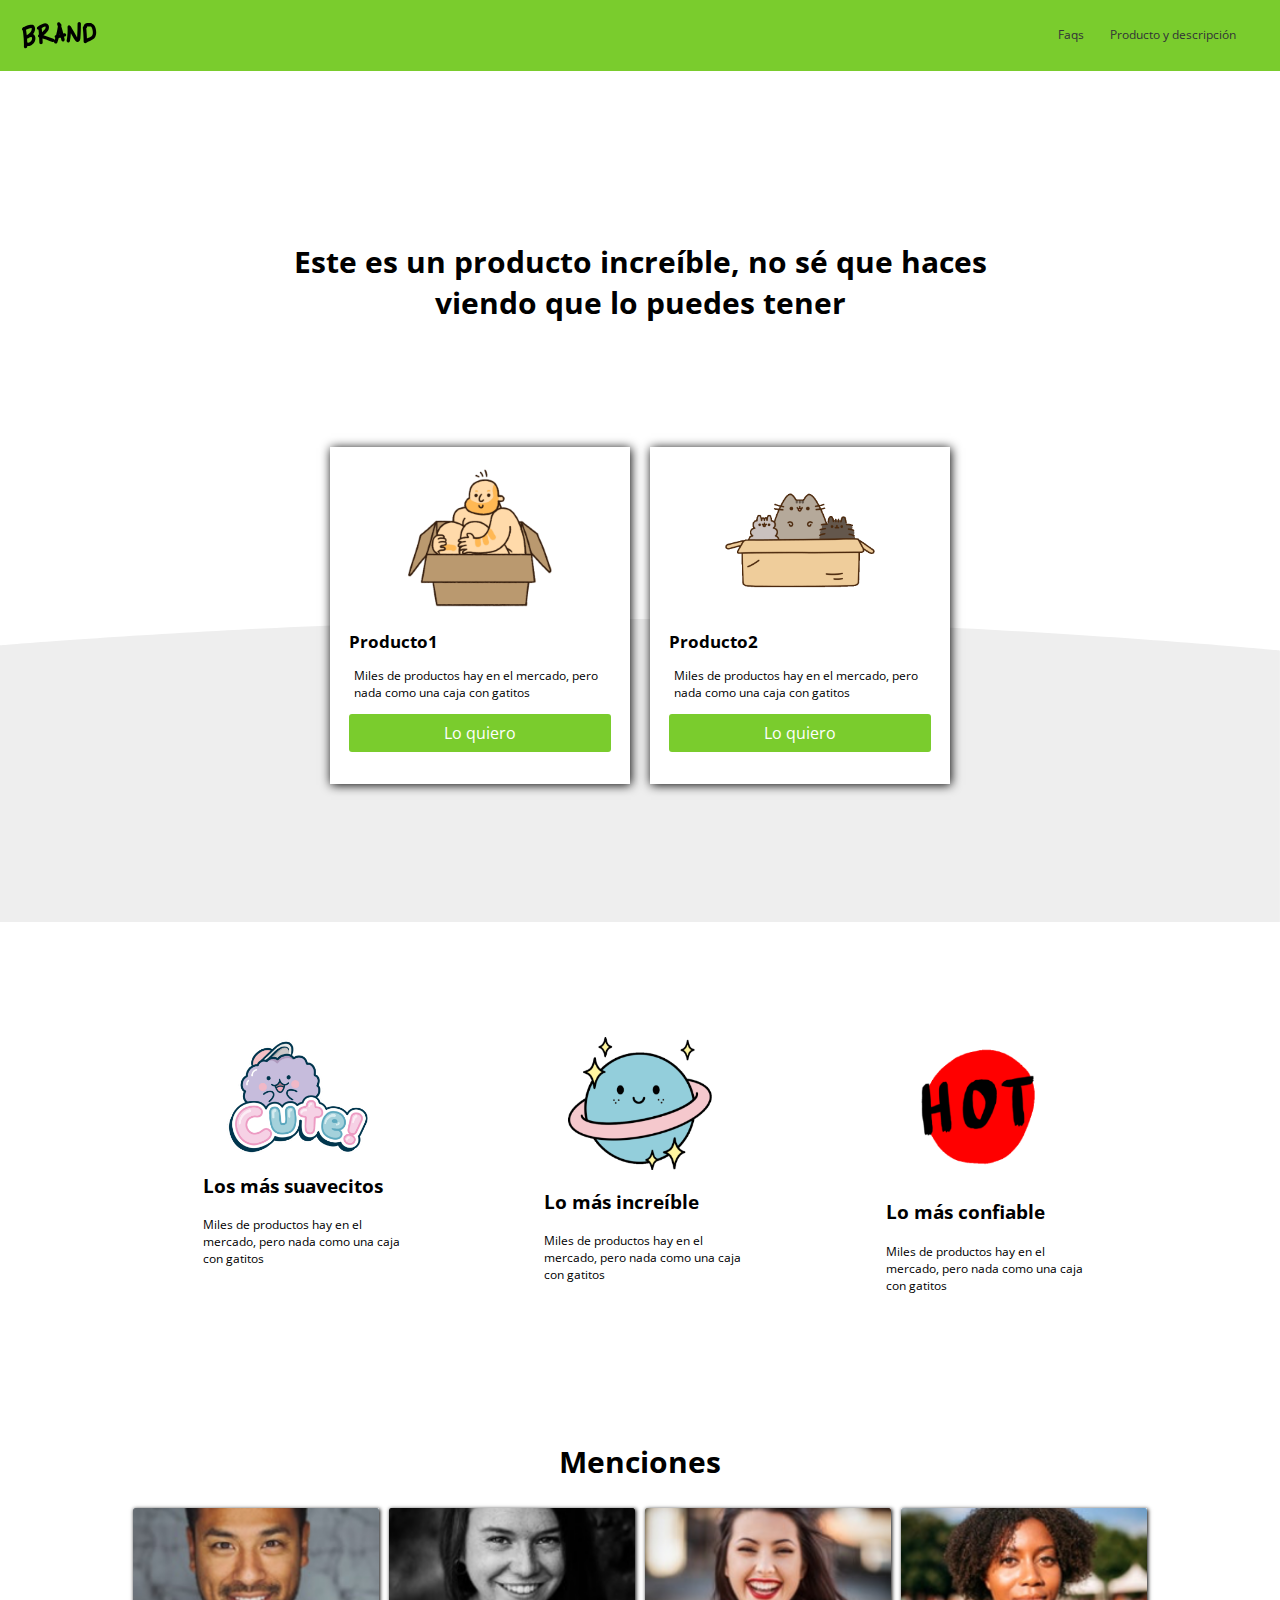
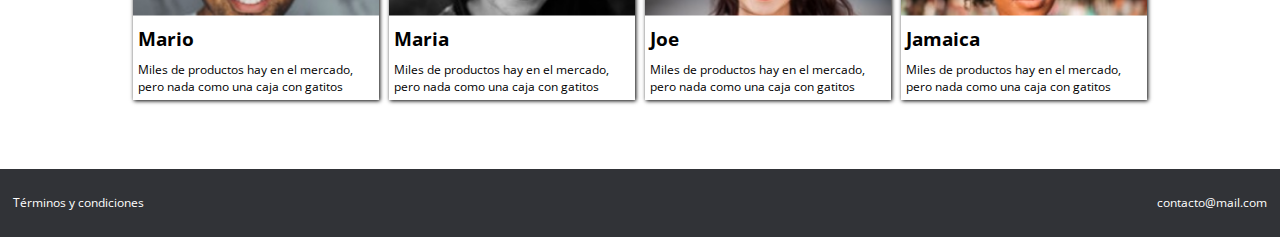
==== index.html @ 13ef4573 "first commit" ====
<!DOCTYPE html>
<html lang="es">

<head>
    <meta charset="UTF-8">
    <meta name="viewport" content="width=device-width, initial-scale=1.0">
    <meta http-equiv="X-UA-Compatible" content="ie=edge">
    <link href="https://fonts.googleapis.com/css?family=Open+Sans:400,700&display=swap" rel="stylesheet">
    <link rel="stylesheet" href="style.css">
    <title></title>
</head>

<body>
    <nav>
        <img src="images/logo.png" alt="">
        <div>
            <a href="#">Faqs</a>
            <a href="#">Producto y descripción</a>
        </div>
    </nav>

    <div id=hero>
        <h1>Este es un producto increíble, no sé que haces viendo que lo puedes tener</h1>
    </div>

    <section class="productos">
        <div class="box">
            <div class="box_image">
                <img src="images/box1.png" alt="">
            </div>
            <h2>Producto1</h2>
            <p>Miles de productos hay en el mercado, pero nada como una caja con gatitos</p>
            <a href="#" class="button">Lo quiero</a>
        </div>
        <div class="box">
            <div class="box_image">
                <img src="images/box2.png" alt="">
            </div>
            <h2>Producto2</h2>
            <p>Miles de productos hay en el mercado, pero nada como una caja con gatitos</p>
            <a href="#" class="button">Lo quiero</a>
        </div>
    </section>
    <section class="productos2">
        <div class="box2">
            <img src="images/b1.png" alt="">
            <h3>Los más suavecitos</h3>
            <p>Miles de productos hay en el mercado, pero nada como una caja con gatitos</p>
        </div>
        <div class="box2">
            <img src="images/b2.png" alt="">
            <h3>Lo más increíble</h3>
            <p>Miles de productos hay en el mercado, pero nada como una caja con gatitos</p>
        </div>
        <div class="box2">
            <img src="images/b3.png" alt="">
            <h3>Lo más confiable</h3>
            <p>Miles de productos hay en el mercado, pero nada como una caja con gatitos</p>
        </div>
    </section>

    <section class="menciones">
        <h1>Menciones</h1>
        <div class="items">
            <div class="card">
                <img src="images/p1.png" alt="">
                <h3>Mario</h3>
                <p>Miles de productos hay en el mercado, pero nada como una caja con gatitos</p>
            </div>
            <div class="card">
                <img src="images/p2.png" alt="">
                <h3>Maria</h3>
                <p>Miles de productos hay en el mercado, pero nada como una caja con gatitos</p>
            </div>
            <div class="card">
                <img src="images/p3.png" alt="">
                <h3>Joe</h3>
                <p>Miles de productos hay en el mercado, pero nada como una caja con gatitos</p>
            </div>
            <div class="card">
                <img src="images/p4.png" alt="">
                <h3>Jamaica</h3>
                <p>Miles de productos hay en el mercado, pero nada como una caja con gatitos</p>
            </div>
        </div>
    </section>

    <footer>
        <a href="#">Términos y condiciones</a>
        <a href="#">contacto@mail.com</a>
    </footer>

</body>

</html>
---- style.css ----
:root {
    /* colores */
    --green: #7ACC2D;
    --white: #FFFFFF;
    --gray: #EEEEEE;
    --dark: #313337;
    --black: #000000;
}

body {
    margin: 0%;
    font-family: 'Open Sans', sans-serif;
    background-color: var(--white);
}

nav {
    background-color: var(--green);
    display: flex;
    justify-content: space-between;
    padding: 22px;
}

body nav div a {
    color: var(--dark);
    text-decoration: none;
    margin-right: 22px;
    font-size: 12px;
}

body nav div a:hover {
    color: var(--white);
}

h1 {
    font-size: 30px;
}

h2 {
    font-size: 17px;
}

p {
    margin-inline-start: 5px;
    margin-inline-end: 5px;
    font-size: 12px;
}

#hero {
    padding: 150px 20% 2%;
    margin-bottom: 250px;
}

#hero h1 {
    text-align: center;
}

.productos {
    display: flex;
    background-image: url(images/curve.png);
    background-repeat: no-repeat;
    background-clip: border-box;
    padding: 10% 25%;
    background-position-x: center;
    background-size: cover;
}

.box {
    background-color: var(--white);
    align-content: center;
    margin: 10px;
    box-shadow: 1px 1px 10px 0px black;
    padding: 3%;
    margin-top: -300px;
}

.box_image {
    display: flex;
    justify-content: center;
}

.button {
    display: block;
    background-color: var(--green);
    padding: 3%;
    margin: 5% 0%;
    color: var(--white);
    text-decoration: none;
    border-radius: 3px;
    text-align: center;
}

.button:hover {
    background-color: #9be258;
}

.productos2 {
    display: flex;
    padding: 5% 10%;
    justify-content: space-between;
}

.productos2 img {
    display: block;
    margin: 0% auto;
    width: 60%;
}

.box2 {
    padding: 5%;
}

.box2 h3,
.box2 p {
    margin-left: 10%;
}

.menciones {
    padding: 0% 10% 5%;
}

.menciones h1 {
    text-align: center;
}

.menciones .items {
    display: flex;
}

.card {
    box-shadow: 1px 1px 4px 0px black;
    margin: 5px;
}

.card img {
    width: 100%;
}

.card h3,
.card p {
    padding: 5px;
    margin: 0%
}

footer {
    display: flex;
    background-color: var(--dark);
    justify-content: space-between;
    padding: 2% 1%;
}

footer a {
    color: var(--white);
    text-decoration: none;
    font-size: 12px;
}
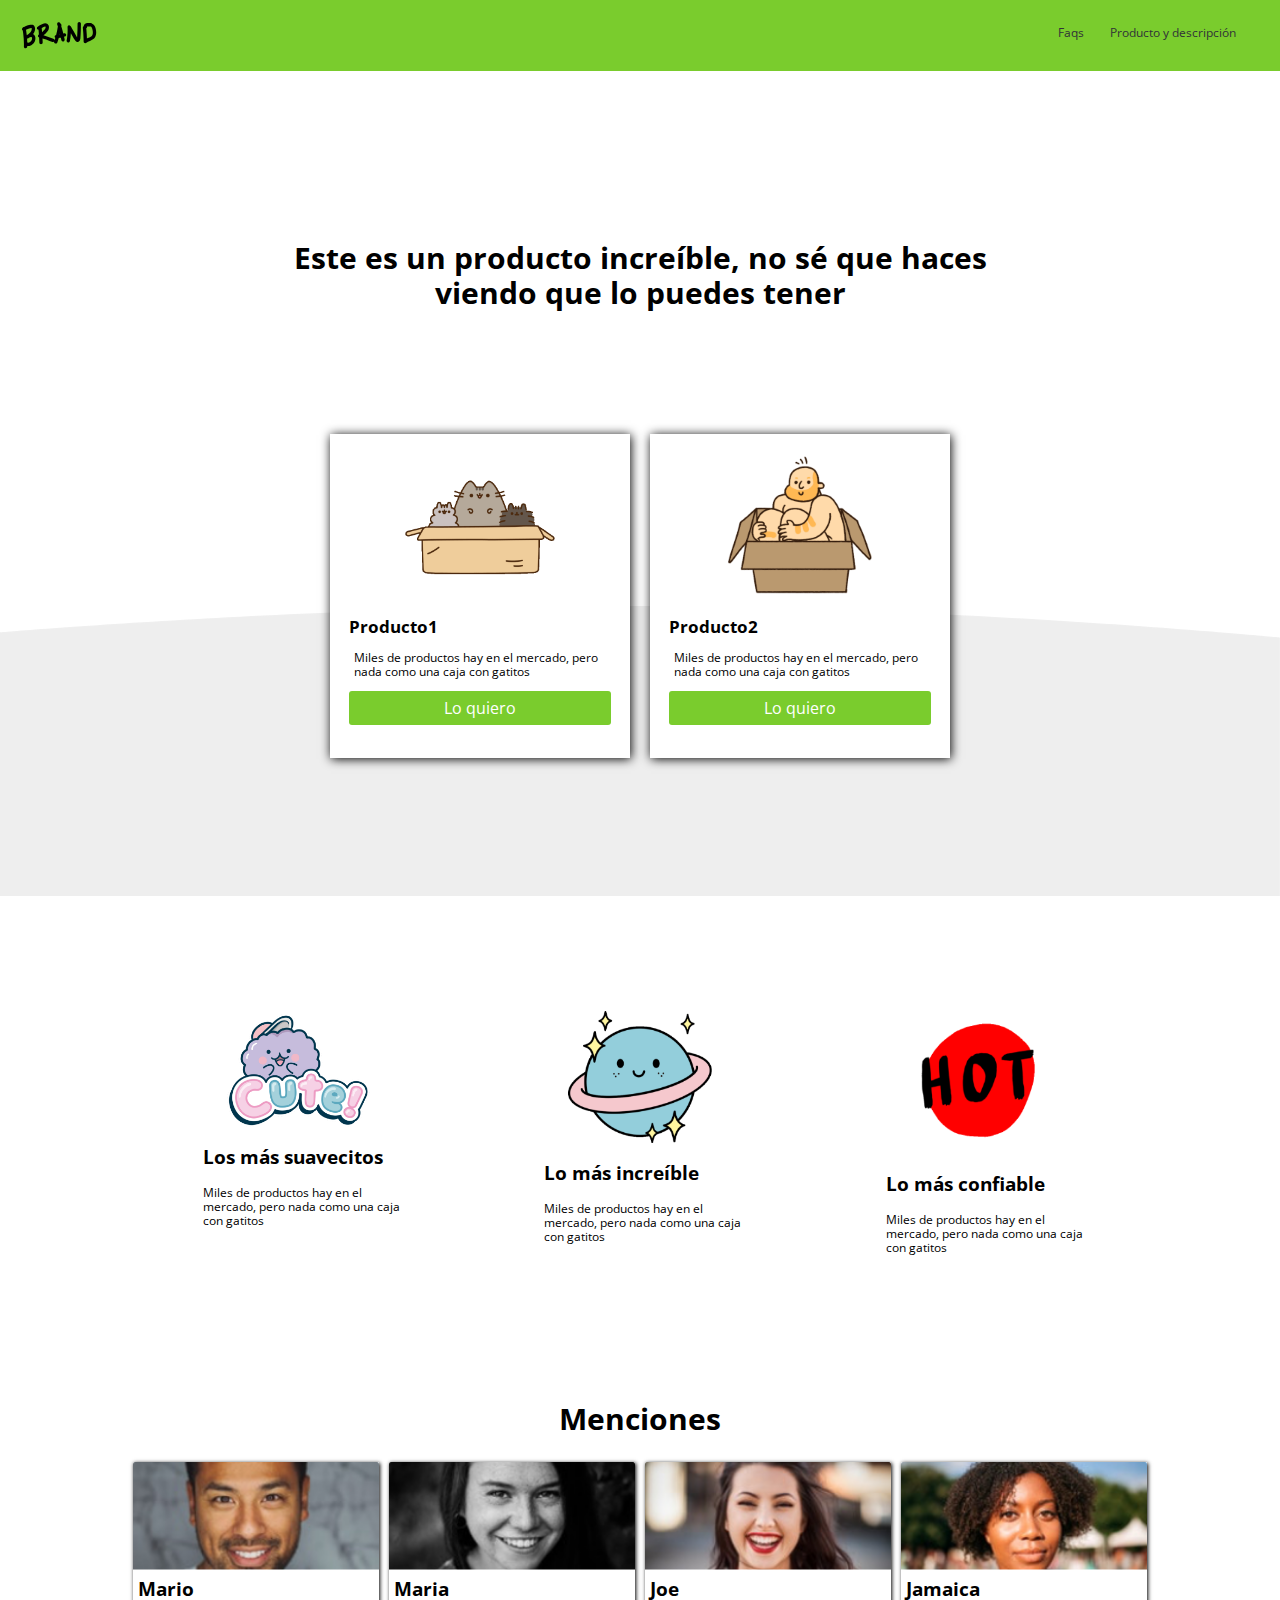
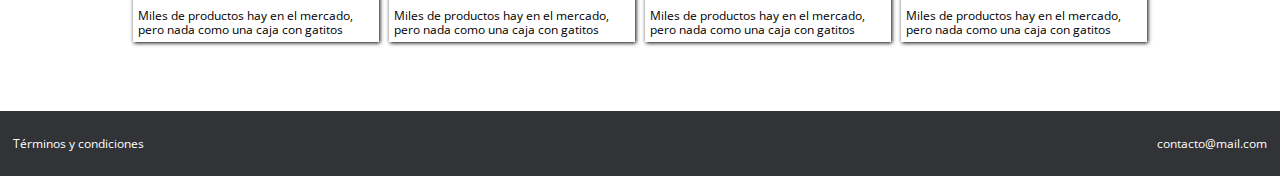
==== commit 00667fb8: "responsive add" ====
--- a/index.html
+++ b/index.html
@@ -6,7 +6,9 @@
     <meta name="viewport" content="width=device-width, initial-scale=1.0">
     <meta http-equiv="X-UA-Compatible" content="ie=edge">
     <link href="https://fonts.googleapis.com/css?family=Open+Sans:400,700&display=swap" rel="stylesheet">
+    <link rel="stylesheet" href="normalize.css">
     <link rel="stylesheet" href="style.css">
+    <link rel="stylesheet" href="mobile.css">
     <title></title>
 </head>
 
@@ -26,7 +28,7 @@
     <section class="productos">
         <div class="box">
             <div class="box_image">
-                <img src="images/box1.png" alt="">
+                <img src="images/box2.png" alt="">
             </div>
             <h2>Producto1</h2>
             <p>Miles de productos hay en el mercado, pero nada como una caja con gatitos</p>
@@ -34,7 +36,7 @@
         </div>
         <div class="box">
             <div class="box_image">
-                <img src="images/box2.png" alt="">
+                <img src="images/box1.png" alt="">
             </div>
             <h2>Producto2</h2>
             <p>Miles de productos hay en el mercado, pero nada como una caja con gatitos</p>
--- a/mobile.css
+++ b/mobile.css
@@ -0,0 +1,18 @@
+@media (max-width: 600px) {
+    #hero {
+        margin-bottom: 5px;
+        padding: 50px 20% 2%;
+    }
+    .productos {
+        display: inherit;
+    }
+    .box {
+        margin-top: 10px;
+    }
+    .productos2 {
+        display: inherit;
+    }
+    .menciones .items {
+        display: inherit;
+    }
+}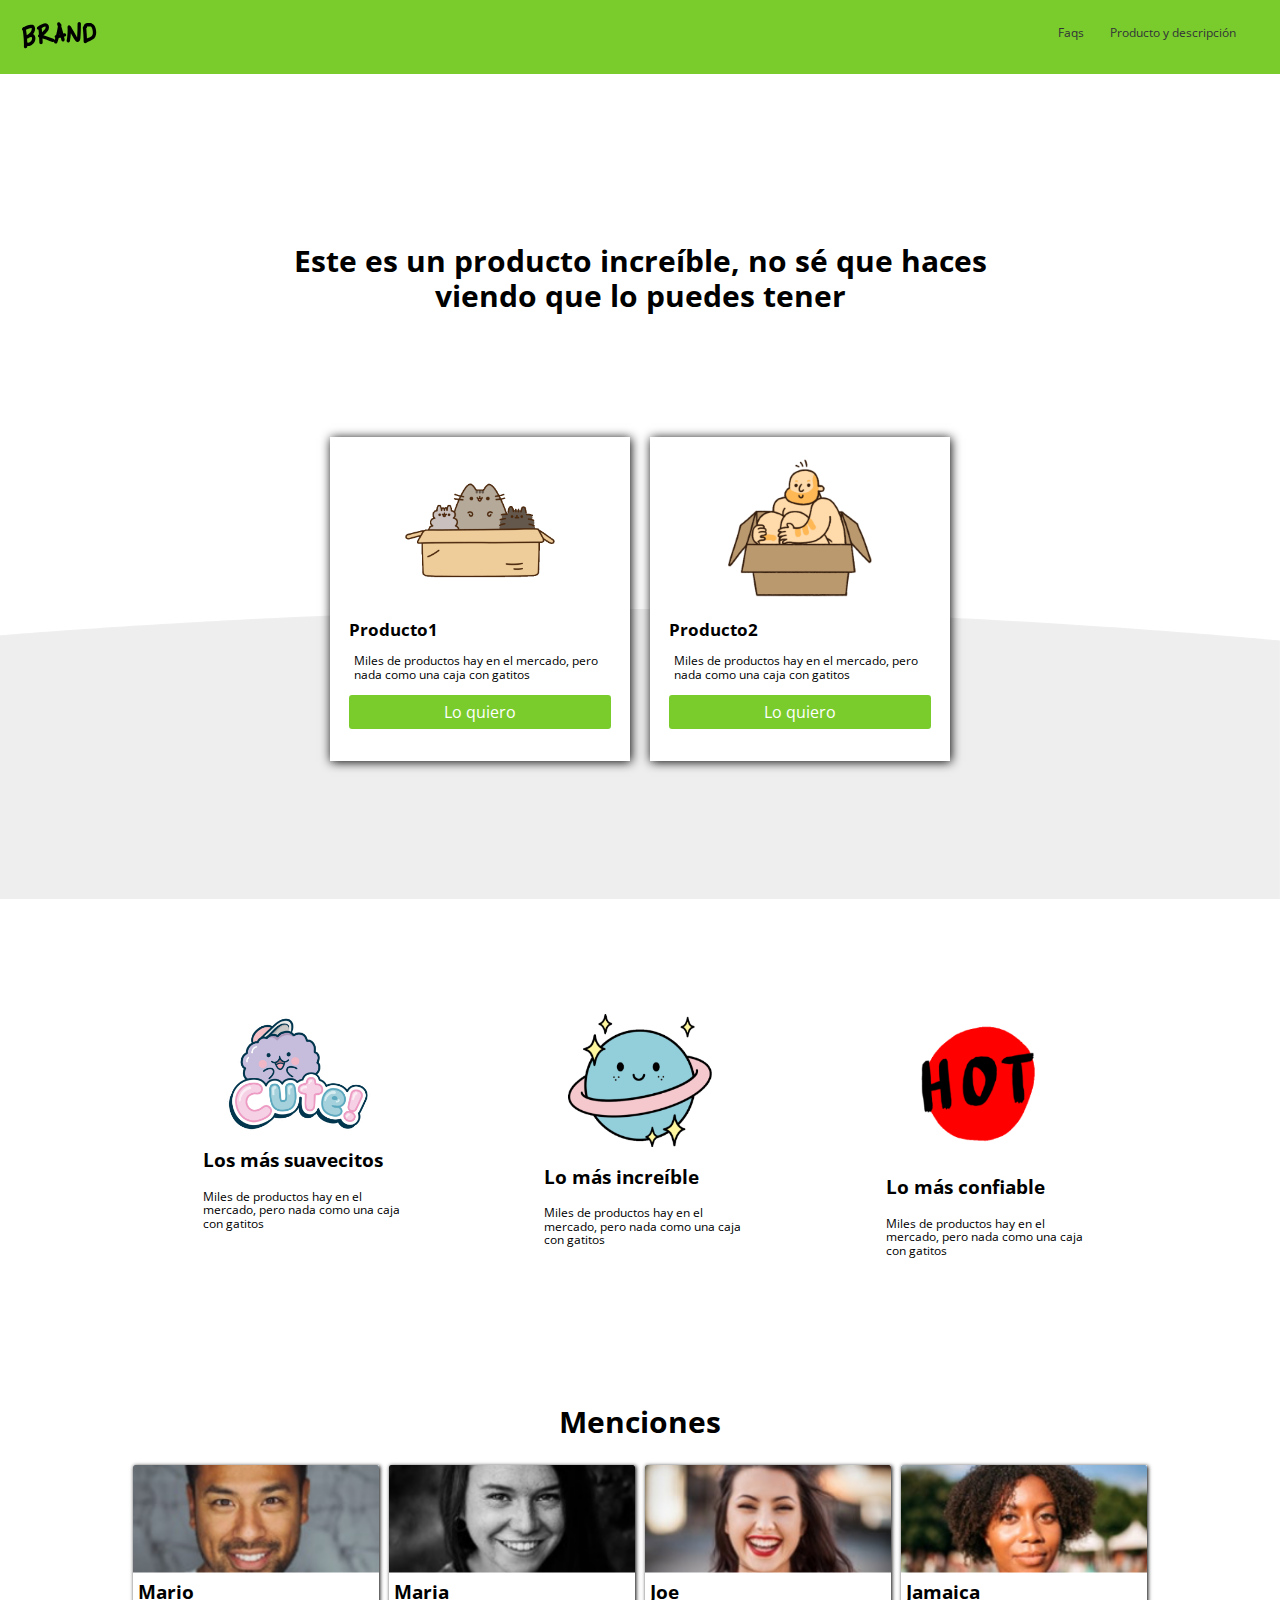
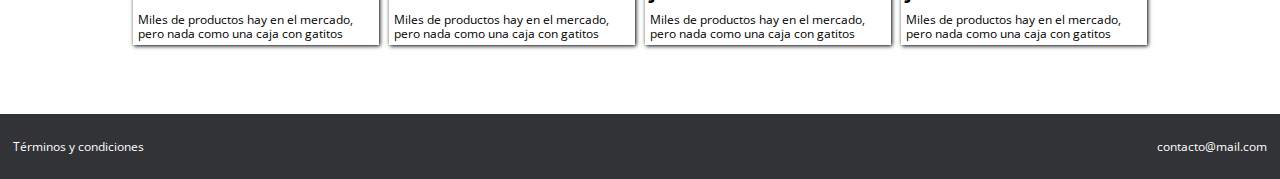
==== commit 68d08e4b: "adding product section" ====
--- a/index.html
+++ b/index.html
@@ -9,23 +9,24 @@
     <link rel="stylesheet" href="normalize.css">
     <link rel="stylesheet" href="style.css">
     <link rel="stylesheet" href="mobile.css">
+    <link rel="stylesheet" href="animation.css">
     <title></title>
 </head>
 
 <body>
-    <nav>
-        <img src="images/logo.png" alt="">
+    <nav class="fadeInDown">
+        <a href="index.html"><img src="images/logo.png" alt=""></a>
         <div>
             <a href="#">Faqs</a>
-            <a href="#">Producto y descripción</a>
+            <a href="productos.html">Producto y descripción</a>
         </div>
     </nav>
 
-    <div id=hero>
+    <div id=hero class="fadeIn">
         <h1>Este es un producto increíble, no sé que haces viendo que lo puedes tener</h1>
     </div>
 
-    <section class="productos">
+    <section class="productos fadeInUp">
         <div class="box">
             <div class="box_image">
                 <img src="images/box2.png" alt="">
--- a/style.css
+++ b/style.css
@@ -29,6 +29,7 @@
 
 body nav div a:hover {
     color: var(--white);
+    text-decoration: none;
 }
 
 h1 {
@@ -141,6 +142,14 @@
     margin: 0%
 }
 
+.productDescription {
+    margin: auto;
+}
+
+.col-4 img {
+    width: 100%;
+}
+
 footer {
     display: flex;
     background-color: var(--dark);
@@ -152,4 +161,9 @@
     color: var(--white);
     text-decoration: none;
     font-size: 12px;
+}
+
+footer a:hover {
+    text-decoration: none;
+    font-size: 12px;
 }--- a/mobile.css
+++ b/mobile.css
@@ -5,6 +5,7 @@
     }
     .productos {
         display: inherit;
+        padding: 10% 10%;
     }
     .box {
         margin-top: 10px;
--- a/animation.css
+++ b/animation.css
@@ -0,0 +1,57 @@
+.fadeIn {
+    -webkit-animation-duration: 4s;
+    -webkit-animation-fill-mode: both;
+    -webkit-animation-name: fadeIn;
+    animation-duration: 4s;
+    animation-fill-mode: both;
+    animation-name: fadeIn;
+}
+
+@keyframes fadeIn {
+    from {
+        opacity: 0;
+    }
+    to {
+        opacity: 1;
+    }
+}
+
+.fadeInDown {
+    -webkit-animation-duration: 1s;
+    -webkit-animation-fill-mode: both;
+    -webkit-animation-name: fadeInDown;
+    animation-duration: 1s;
+    animation-fill-mode: both;
+    animation-name: fadeInDown;
+}
+
+@keyframes fadeInDown {
+    from {
+        opacity: 0;
+        -webkit-transform: translate3d(0, -100%, 0);
+        transform: translate3d(0, -100%, 0);
+    }
+    to {
+        opacity: 1;
+    }
+}
+
+.fadeInUp {
+    -webkit-animation-duration: 1s;
+    -webkit-animation-fill-mode: both;
+    -webkit-animation-name: fadeInUp;
+    animation-duration: 1s;
+    animation-fill-mode: both;
+    animation-name: fadeInUp;
+}
+
+@keyframes fadeInUp {
+    from {
+        opacity: 0;
+        -webkit-transform: translate3d(0, 100%, 0);
+        transform: translate3d(0, 100%, 0);
+    }
+    to {
+        opacity: 1;
+    }
+}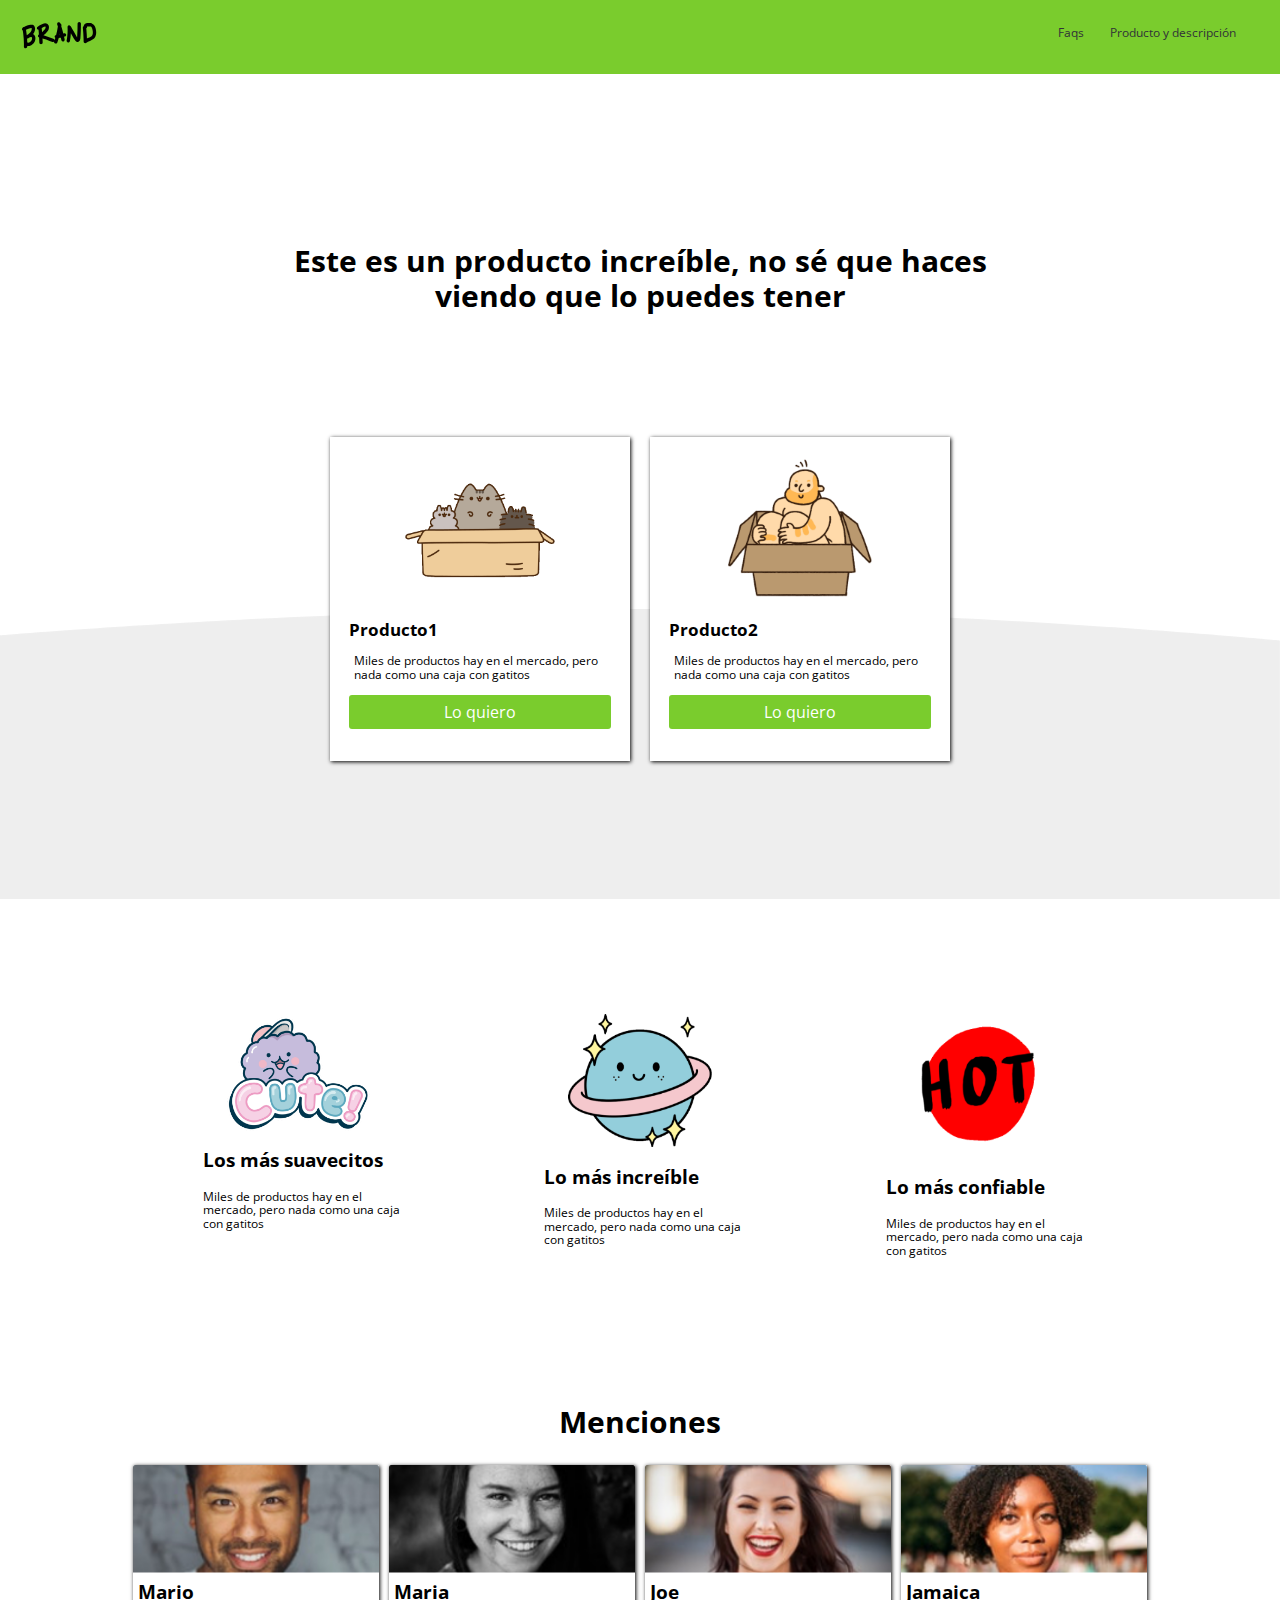
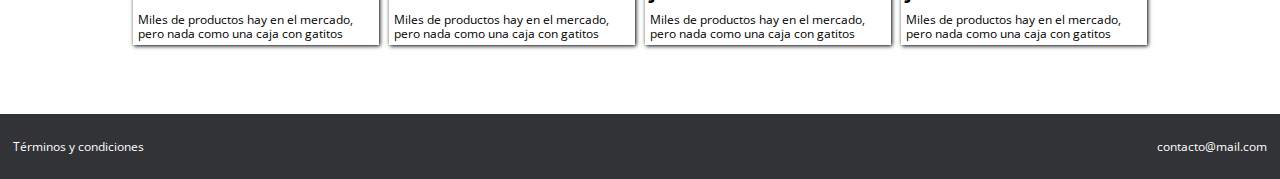
==== commit af093333: "adding form" ====
--- a/index.html
+++ b/index.html
@@ -33,7 +33,7 @@
             </div>
             <h2>Producto1</h2>
             <p>Miles de productos hay en el mercado, pero nada como una caja con gatitos</p>
-            <a href="#" class="button">Lo quiero</a>
+            <a href="formulario.html" class="button">Lo quiero</a>
         </div>
         <div class="box">
             <div class="box_image">
@@ -41,7 +41,7 @@
             </div>
             <h2>Producto2</h2>
             <p>Miles de productos hay en el mercado, pero nada como una caja con gatitos</p>
-            <a href="#" class="button">Lo quiero</a>
+            <a href="formulario.html" class="button">Lo quiero</a>
         </div>
     </section>
     <section class="productos2">
--- a/style.css
+++ b/style.css
@@ -5,6 +5,7 @@
     --gray: #EEEEEE;
     --dark: #313337;
     --black: #000000;
+    --border: 1px 1px 4px 0px black;
 }
 
 body {
@@ -40,11 +41,15 @@
     font-size: 17px;
 }
 
-p {
+p,
+label {
     margin-inline-start: 5px;
     margin-inline-end: 5px;
     font-size: 12px;
 }
+
+
+/*______________________ INDEX__________________ */
 
 #hero {
     padding: 150px 20% 2%;
@@ -69,8 +74,11 @@
     background-color: var(--white);
     align-content: center;
     margin: 10px;
-    box-shadow: 1px 1px 10px 0px black;
+    box-shadow: var(--border);
     padding: 3%;
+}
+
+.productos .box {
     margin-top: -300px;
 }
 
@@ -82,12 +90,15 @@
 .button {
     display: block;
     background-color: var(--green);
-    padding: 3%;
     margin: 5% 0%;
     color: var(--white);
     text-decoration: none;
     border-radius: 3px;
     text-align: center;
+}
+
+body section.productos.fadeInUp a {
+    padding: 3%;
 }
 
 .button:hover {
@@ -128,7 +139,7 @@
 }
 
 .card {
-    box-shadow: 1px 1px 4px 0px black;
+    box-shadow: var(--border);
     margin: 5px;
 }
 
@@ -142,6 +153,9 @@
     margin: 0%
 }
 
+
+/*______________________ PRODUCTS__________________ */
+
 .productDescription {
     margin: auto;
 }
@@ -149,6 +163,41 @@
 .col-4 img {
     width: 100%;
 }
+
+
+/*______________________ FORM__________________ */
+
+.form-section {
+    margin: 5%;
+    padding: 5%;
+}
+
+.form {
+    padding: 5%;
+    box-shadow: var(--border);
+    display: block;
+}
+
+.form label,
+{
+    padding-top: 3%;
+    height: 35px;
+}
+
+.form input {
+    height: 40px;
+    border-radius: 2px;
+    width: 100%;
+    border: 1px solid black;
+}
+
+input.button {
+    border: none;
+    font-weight: bold;
+}
+
+
+/*______________________ FOOTER__________________ */
 
 footer {
     display: flex;
--- a/mobile.css
+++ b/mobile.css
@@ -7,7 +7,7 @@
         display: inherit;
         padding: 10% 10%;
     }
-    .box {
+    .productos .box {
         margin-top: 10px;
     }
     .productos2 {
